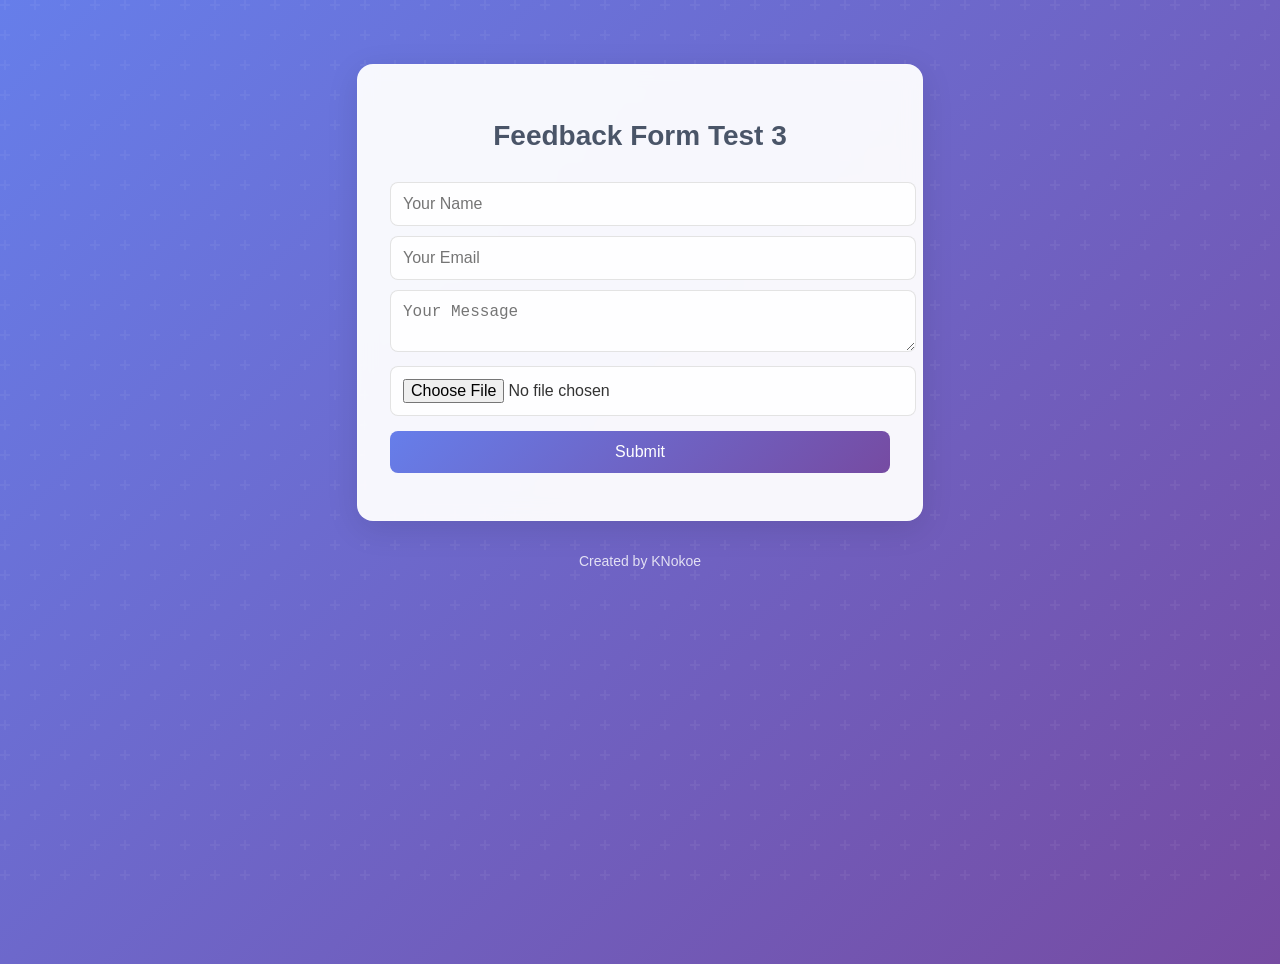
==== frontend/index.html @ 71cf6608 "folder frontend commit" ====
<!DOCTYPE html>
<html>
<head>
  <title>Submit Feedback</title>
  <style>
    body { 
      font-family: 'Roboto', sans-serif; 
      padding: 2rem; 
      min-height: 100vh;
      margin: 0;
      background: linear-gradient(135deg, #667eea 0%, #764ba2 100%);
      position: relative;
      color: #333;
    }
    body::before {
      content: '';
      position: fixed;
      top: 0;
      left: 0;
      width: 100%;
      height: 100%;
      background-image: url("data:image/svg+xml,%3Csvg width='60' height='60' viewBox='0 0 60 60' xmlns='http://www.w3.org/2000/svg'%3E%3Cg fill='none' fill-rule='evenodd'%3E%3Cg fill='%23ffffff' fill-opacity='0.05'%3E%3Cpath d='M36 34v-4h-2v4h-4v2h4v4h2v-4h4v-2h-4zm0-30V0h-2v4h-4v2h4v4h2V6h4V4h-4zM6 34v-4H4v4H0v2h4v4h2v-4h4v-2H6zM6 4V0H4v4H0v2h4v4h2V6h4V4H6z'/%3E%3C/g%3E%3C/g%3E%3C/svg%3E");
      pointer-events: none;
    }
    form { 
      background: rgba(255, 255, 255, 0.95); 
      max-width: 500px; 
      margin: 2rem auto; 
      padding: 2rem; 
      border-radius: 16px; 
      box-shadow: 0 8px 32px rgba(0, 0, 0, 0.1);
      backdrop-filter: blur(10px);
      border: 1px solid rgba(255, 255, 255, 0.2);
      position: relative;
      z-index: 1;
    }
    input, textarea { 
      width: 100%; 
      margin-top: 10px; 
      padding: 12px; 
      border: 1px solid rgba(221, 221, 221, 0.8); 
      border-radius: 8px; 
      font-size: 16px;
      background: rgba(255, 255, 255, 0.9);
      transition: all 0.3s ease;
    }
    input:focus, textarea:focus {
      outline: none;
      border-color: #667eea;
      box-shadow: 0 0 0 3px rgba(102, 126, 234, 0.1);
    }
    button { 
      background: linear-gradient(135deg, #667eea 0%, #764ba2 100%);
      color: white; 
      border: none; 
      padding: 12px 20px; 
      margin-top: 15px; 
      border-radius: 8px; 
      cursor: pointer; 
      font-size: 16px;
      transition: all 0.3s ease;
      width: 100%;
    }
    button:hover {
      transform: translateY(-2px);
      box-shadow: 0 5px 15px rgba(102, 126, 234, 0.4);
    }
    h2 {
      font-size: 28px;
      margin-bottom: 20px;
      color: #4a5568;
      text-align: center;
    }
    #responseMessage {
      margin-top: 15px;
      font-size: 14px;
      color: #e11d48;
      text-align: center;
    }
    footer {
      text-align: center;
      margin-top: 20px;
      font-size: 14px;
      color: rgba(255, 255, 255, 0.8);
      position: relative;
      z-index: 1;
    }
    .modal {
      display: none; 
      position: fixed; 
      z-index: 1; 
      left: 0;
      top: 0;
      width: 100%; 
      height: 100%; 
      overflow: auto; 
      background-color: rgb(0,0,0); 
      background-color: rgba(0,0,0,0.4); 
      padding-top: 60px;
    }
    .modal-content {
      background: rgba(255, 255, 255, 0.98);
      border-radius: 16px;
      box-shadow: 0 8px 32px rgba(0, 0, 0, 0.1);
      backdrop-filter: blur(10px);
      border: 1px solid rgba(255, 255, 255, 0.2);
    }
    .close {
      color: #aaa;
      float: right;
      font-size: 28px;
      font-weight: bold;
    }
    .close:hover,
    .close:focus {
      color: black;
      text-decoration: none;
      cursor: pointer;
    }
  </style>
</head>
<body>
  <form id="feedbackForm">
    <h2>Feedback Form Test 3</h2>
    <input type="text" id="name" placeholder="Your Name" required>
    <input type="email" id="email" placeholder="Your Email" required>
    <textarea id="message" placeholder="Your Message" required></textarea>
    <input type="file" id="file" accept="application/pdf">
    <button type="submit">Submit</button>
    <p id="responseMessage"></p>
  </form>

  <!-- The Modal -->
  <div id="myModal" class="modal">
    <div class="modal-content">
      <span class="close">&times;</span>
      <p id="modalMessage">Feedback submitted successfully!</p>
      <button id="modalOkayButton">Okay</button>
    </div>
  </div>

  <footer>
    <p>Created by KNokoe</p>
  </footer>

  <script>
    // REPLACE URL
    const FEEDBACK_API_URL = 'https://mpsx121rhf.execute-api.us-east-1.amazonaws.com/prod/submit';

    document.getElementById('feedbackForm').addEventListener('submit', async (e) => {
      e.preventDefault();
      const name = document.getElementById('name').value;
      const email = document.getElementById('email').value;
      const message = document.getElementById('message').value;
      const file = document.getElementById('file').files[0];

      let file_base64 = null;
      if (file) {
        const reader = new FileReader();
        reader.onload = async () => {
          file_base64 = reader.result.split(',')[1];
          await submitFeedback(name, email, message, file_base64);
        };
        reader.readAsDataURL(file);
      } else {
        await submitFeedback(name, email, message, null);
      }
    });

    async function submitFeedback(name, email, message, file_base64) {
      try {
        const res = await fetch(FEEDBACK_API_URL, {
          method: 'POST',
          headers: { 'Content-Type': 'application/json' },
          body: JSON.stringify({ name, email, message, file_base64 })
        });
        const data = await res.json();
        showModal(data.message || 'Feedback submitted successfully!');
      } catch (err) {
        showModal('Submission failed. Please try again later.');
      }
    }

    function showModal(message) {
      const modal = document.getElementById('myModal');
      const modalMessage = document.getElementById('modalMessage');
      const modalOkayButton = document.getElementById('modalOkayButton');

      modalMessage.innerText = message;
      modal.style.display = 'block';

      modalOkayButton.onclick = function() {
        modal.style.display = 'none';
        location.reload();
      }

      window.onclick = function(event) {
        if (event.target == modal) {
          modal.style.display = 'none';
          location.reload();
        }
      }
    }
  </script>
</body>
</html>
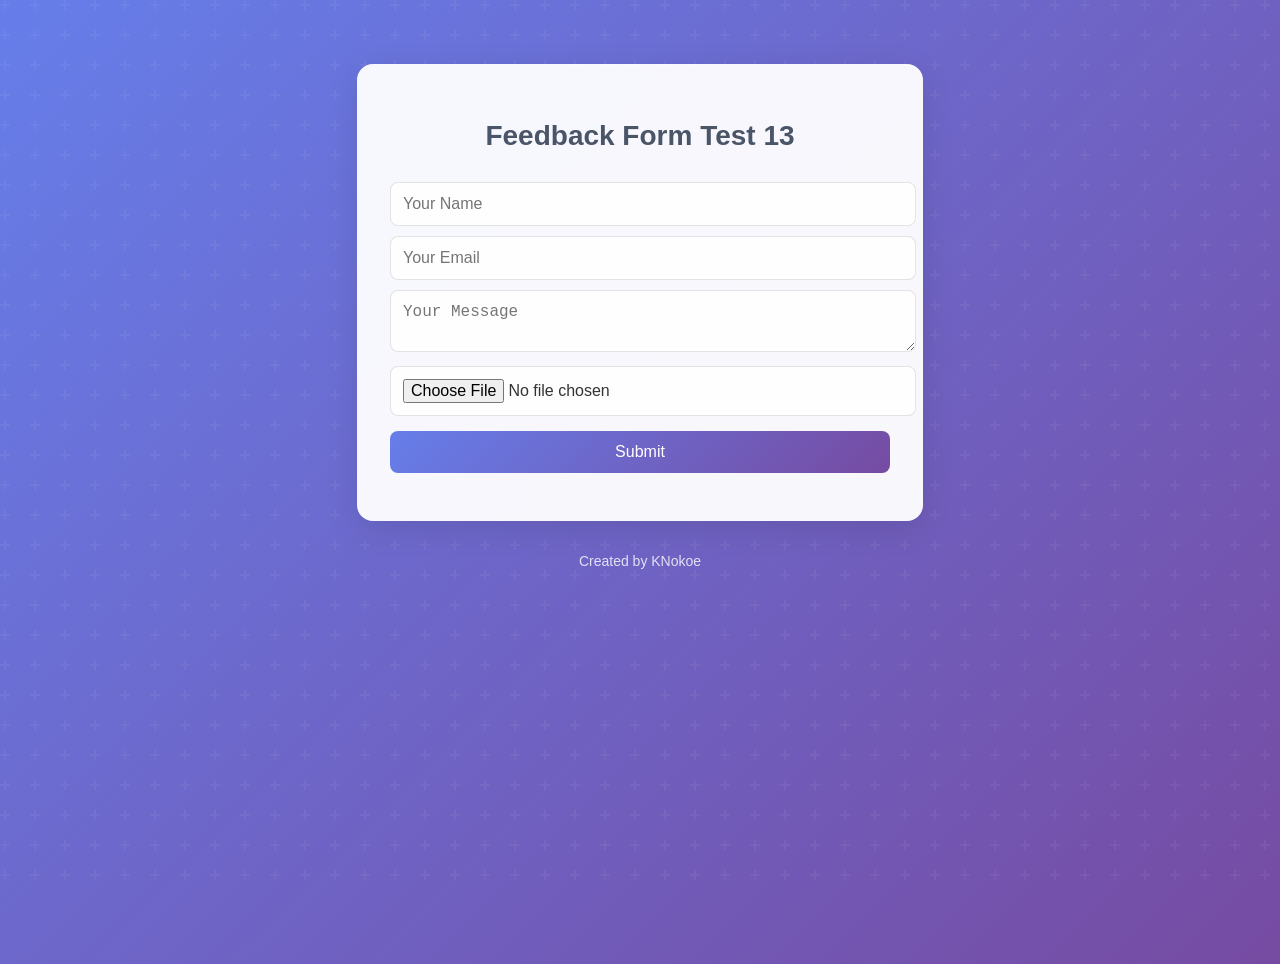
==== commit ebec68df: "folder frontend commit" ====
--- a/frontend/index.html
+++ b/frontend/index.html
@@ -121,7 +121,7 @@
 </head>
 <body>
   <form id="feedbackForm">
-    <h2>Feedback Form Test 3</h2>
+    <h2>Feedback Form Test 13</h2>
     <input type="text" id="name" placeholder="Your Name" required>
     <input type="email" id="email" placeholder="Your Email" required>
     <textarea id="message" placeholder="Your Message" required></textarea>
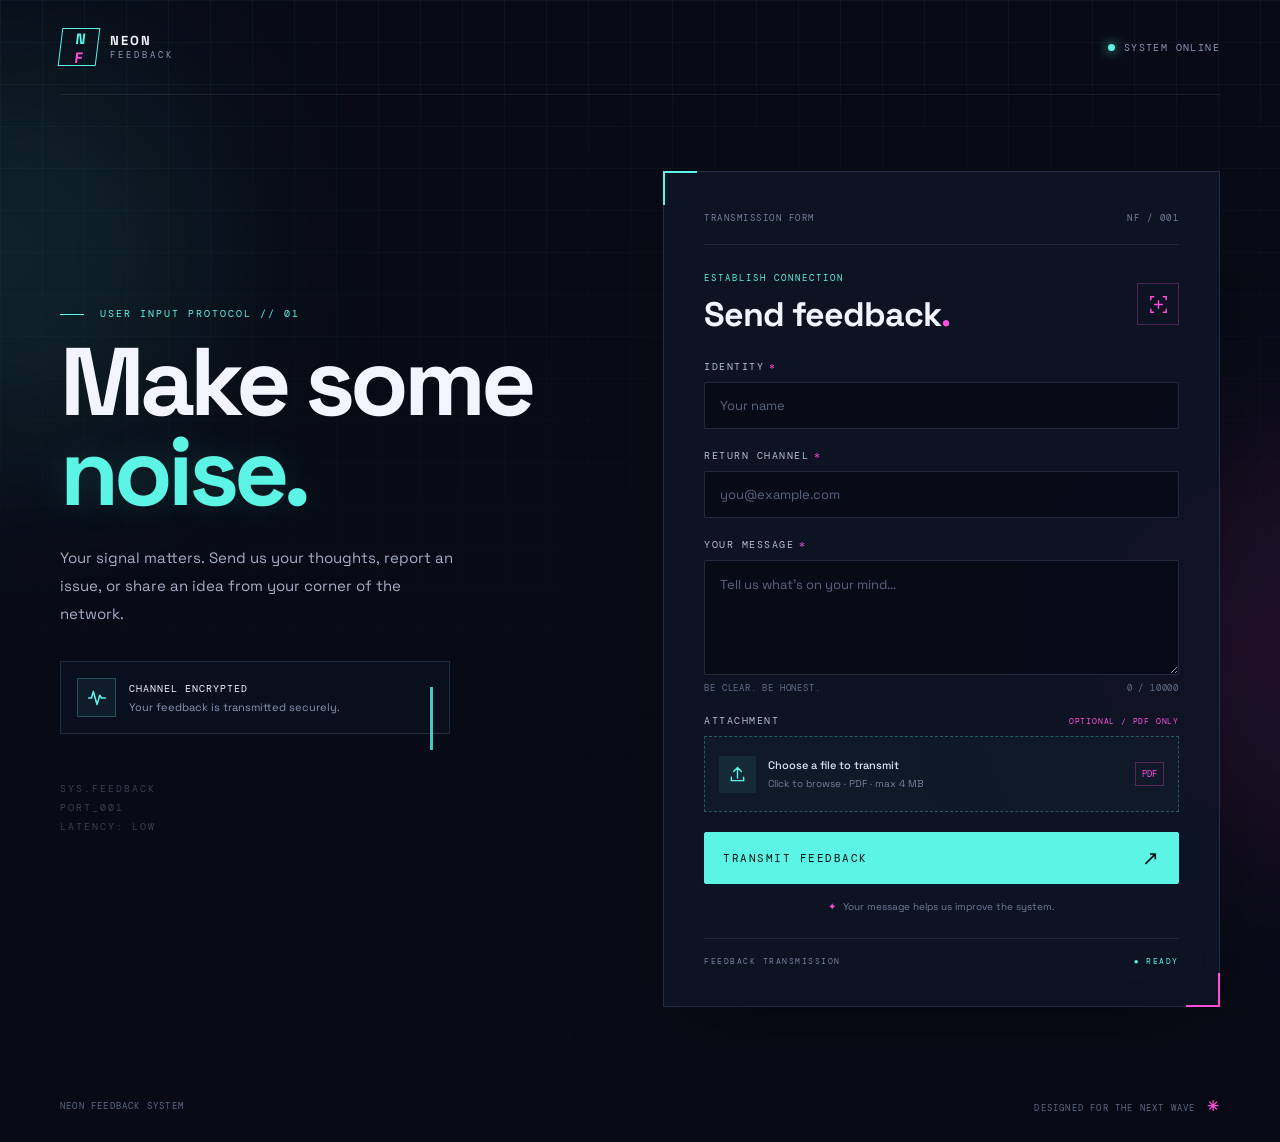
==== commit 3ee0981e: "index,script,style" ====
--- a/frontend/index.html
+++ b/frontend/index.html
@@ -1,206 +1,82 @@
 <!DOCTYPE html>
-<html>
+<html lang="en">
 <head>
-  <title>Submit Feedback</title>
-  <style>
-    body { 
-      font-family: 'Roboto', sans-serif; 
-      padding: 2rem; 
-      min-height: 100vh;
-      margin: 0;
-      background: linear-gradient(135deg, #667eea 0%, #764ba2 100%);
-      position: relative;
-      color: #333;
-    }
-    body::before {
-      content: '';
-      position: fixed;
-      top: 0;
-      left: 0;
-      width: 100%;
-      height: 100%;
-      background-image: url("data:image/svg+xml,%3Csvg width='60' height='60' viewBox='0 0 60 60' xmlns='http://www.w3.org/2000/svg'%3E%3Cg fill='none' fill-rule='evenodd'%3E%3Cg fill='%23ffffff' fill-opacity='0.05'%3E%3Cpath d='M36 34v-4h-2v4h-4v2h4v4h2v-4h4v-2h-4zm0-30V0h-2v4h-4v2h4v4h2V6h4V4h-4zM6 34v-4H4v4H0v2h4v4h2v-4h4v-2H6zM6 4V0H4v4H0v2h4v4h2V6h4V4H6z'/%3E%3C/g%3E%3C/g%3E%3C/svg%3E");
-      pointer-events: none;
-    }
-    form { 
-      background: rgba(255, 255, 255, 0.95); 
-      max-width: 500px; 
-      margin: 2rem auto; 
-      padding: 2rem; 
-      border-radius: 16px; 
-      box-shadow: 0 8px 32px rgba(0, 0, 0, 0.1);
-      backdrop-filter: blur(10px);
-      border: 1px solid rgba(255, 255, 255, 0.2);
-      position: relative;
-      z-index: 1;
-    }
-    input, textarea { 
-      width: 100%; 
-      margin-top: 10px; 
-      padding: 12px; 
-      border: 1px solid rgba(221, 221, 221, 0.8); 
-      border-radius: 8px; 
-      font-size: 16px;
-      background: rgba(255, 255, 255, 0.9);
-      transition: all 0.3s ease;
-    }
-    input:focus, textarea:focus {
-      outline: none;
-      border-color: #667eea;
-      box-shadow: 0 0 0 3px rgba(102, 126, 234, 0.1);
-    }
-    button { 
-      background: linear-gradient(135deg, #667eea 0%, #764ba2 100%);
-      color: white; 
-      border: none; 
-      padding: 12px 20px; 
-      margin-top: 15px; 
-      border-radius: 8px; 
-      cursor: pointer; 
-      font-size: 16px;
-      transition: all 0.3s ease;
-      width: 100%;
-    }
-    button:hover {
-      transform: translateY(-2px);
-      box-shadow: 0 5px 15px rgba(102, 126, 234, 0.4);
-    }
-    h2 {
-      font-size: 28px;
-      margin-bottom: 20px;
-      color: #4a5568;
-      text-align: center;
-    }
-    #responseMessage {
-      margin-top: 15px;
-      font-size: 14px;
-      color: #e11d48;
-      text-align: center;
-    }
-    footer {
-      text-align: center;
-      margin-top: 20px;
-      font-size: 14px;
-      color: rgba(255, 255, 255, 0.8);
-      position: relative;
-      z-index: 1;
-    }
-    .modal {
-      display: none; 
-      position: fixed; 
-      z-index: 1; 
-      left: 0;
-      top: 0;
-      width: 100%; 
-      height: 100%; 
-      overflow: auto; 
-      background-color: rgb(0,0,0); 
-      background-color: rgba(0,0,0,0.4); 
-      padding-top: 60px;
-    }
-    .modal-content {
-      background: rgba(255, 255, 255, 0.98);
-      border-radius: 16px;
-      box-shadow: 0 8px 32px rgba(0, 0, 0, 0.1);
-      backdrop-filter: blur(10px);
-      border: 1px solid rgba(255, 255, 255, 0.2);
-    }
-    .close {
-      color: #aaa;
-      float: right;
-      font-size: 28px;
-      font-weight: bold;
-    }
-    .close:hover,
-    .close:focus {
-      color: black;
-      text-decoration: none;
-      cursor: pointer;
-    }
-  </style>
+  <meta charset="UTF-8">
+  <meta name="viewport" content="width=device-width, initial-scale=1.0">
+  <meta name="theme-color" content="#080b16">
+  <title>Neon Feedback // Submit Transmission</title>
+  <link rel="stylesheet" href="./style.css">
+  <script src="./script.js" defer></script>
 </head>
 <body>
-  <form id="feedbackForm">
-    <h2>Feedback Form Test 13</h2>
-    <input type="text" id="name" placeholder="Your Name" required>
-    <input type="email" id="email" placeholder="Your Email" required>
-    <textarea id="message" placeholder="Your Message" required></textarea>
-    <input type="file" id="file" accept="application/pdf">
-    <button type="submit">Submit</button>
-    <p id="responseMessage"></p>
-  </form>
-
-  <!-- The Modal -->
-  <div id="myModal" class="modal">
-    <div class="modal-content">
-      <span class="close">&times;</span>
-      <p id="modalMessage">Feedback submitted successfully!</p>
-      <button id="modalOkayButton">Okay</button>
+  <div class="grid-overlay" aria-hidden="true"></div>
+  <div class="glow glow--cyan" aria-hidden="true"></div>
+  <div class="glow glow--pink" aria-hidden="true"></div>
+  <header class="topbar">
+    <a class="brand" href="#" aria-label="Neon Feedback home">
+      <span class="brand-mark">N<span>F</span></span>
+      <span class="brand-name">NEON<span>FEEDBACK</span></span>
+    </a>
+    <div class="system-status"><span class="status-dot"></span> SYSTEM ONLINE</div>
+  </header>
+  <main class="page-shell">
+    <section class="intro">
+      <p class="eyebrow"><span class="eyebrow-line"></span> USER INPUT PROTOCOL // 01</p>
+      <h1>Make some<br><span>noise.</span></h1>
+      <p class="intro-copy">Your signal matters. Send us your thoughts, report an issue, or share an idea from your corner of the network.</p>
+      <div class="signal-card">
+        <div class="signal-icon" aria-hidden="true"><svg viewBox="0 0 24 24" fill="none"><path d="M3 12h3l2-7 4 14 3-10 2 3h4" stroke="currentColor" stroke-width="1.7" stroke-linecap="round" stroke-linejoin="round"/></svg></div>
+        <div><strong>CHANNEL ENCRYPTED</strong><span>Your feedback is transmitted securely.</span></div>
+        <span class="signal-bars" aria-hidden="true"><i></i><i></i><i></i><i></i><i></i></span>
+      </div>
+      <div class="decor-code" aria-hidden="true">SYS.FEEDBACK<br>PORT_001<br>LATENCY: LOW</div>
+    </section>
+    <section class="form-panel" aria-labelledby="formTitle">
+      <div class="panel-topline"><span>TRANSMISSION FORM</span><span>NF / 001</span></div>
+      <div class="panel-heading">
+        <div><p class="eyebrow">ESTABLISH CONNECTION</p><h2 id="formTitle">Send feedback<span class="accent">.</span></h2></div>
+        <div class="corner-icon" aria-hidden="true"><svg viewBox="0 0 24 24" fill="none"><path d="M4 7V4h3M17 4h3v3M20 17v3h-3M7 20H4v-3M8 12h8M12 8v8" stroke="currentColor" stroke-width="1.5" stroke-linecap="round"/></svg></div>
+      </div>
+      <form id="feedbackForm">
+        <div class="field">
+          <label for="name">IDENTITY <span>*</span></label>
+          <input type="text" id="name" name="name" placeholder="Your name" autocomplete="name" maxlength="200" required>
+        </div>
+        <div class="field">
+          <label for="email">RETURN CHANNEL <span>*</span></label>
+          <input type="email" id="email" name="email" placeholder="you@example.com" autocomplete="email" maxlength="254" required>
+        </div>
+        <div class="field">
+          <label for="message">YOUR MESSAGE <span>*</span></label>
+          <textarea id="message" name="message" placeholder="Tell us what's on your mind..." rows="4" maxlength="10000" required></textarea>
+          <div class="field-foot"><span>BE CLEAR. BE HONEST.</span><span id="messageCount">0 / 10000</span></div>
+        </div>
+        <div class="field">
+          <label for="file">ATTACHMENT <span class="optional">OPTIONAL / PDF ONLY</span></label>
+          <label class="upload-zone" for="file">
+            <span class="upload-icon" aria-hidden="true"><svg viewBox="0 0 24 24" fill="none"><path d="M12 16V4m0 0L7.5 8.5M12 4l4.5 4.5M5 15v4h14v-4" stroke="currentColor" stroke-width="1.6" stroke-linecap="round" stroke-linejoin="round"/></svg></span>
+            <span class="upload-copy"><strong id="fileName">Choose a file to transmit</strong><span>Click to browse · PDF · max 4 MB</span></span>
+            <span class="upload-badge">PDF</span>
+          </label>
+          <input class="visually-hidden" type="file" id="file" name="file" accept="application/pdf,.pdf">
+        </div>
+        <button class="submit-button" type="submit"><span class="button-label">TRANSMIT FEEDBACK</span><span class="button-arrow" aria-hidden="true">↗</span></button>
+        <p class="form-note"><span aria-hidden="true">✦</span> Your message helps us improve the system.</p>
+        <p id="responseMessage" class="response-message" role="status" aria-live="polite"></p>
+      </form>
+      <div class="panel-bottomline"><span>FEEDBACK TRANSMISSION</span><span>● READY</span></div>
+    </section>
+  </main>
+  <footer class="footer"><span>NEON FEEDBACK SYSTEM</span><span>DESIGNED FOR THE NEXT WAVE <b>✳</b></span></footer>
+  <div id="myModal" class="modal" role="dialog" aria-modal="true" aria-labelledby="modalTitle" aria-describedby="modalMessage">
+    <div class="modal-card">
+      <div class="modal-symbol" aria-hidden="true">✓</div>
+      <p class="eyebrow">TRANSMISSION STATUS</p>
+      <h2 id="modalTitle">Signal received<span class="accent">.</span></h2>
+      <p id="modalMessage">Feedback submitted successfully.</p>
+      <button id="modalOkayButton" class="submit-button modal-button" type="button"><span class="button-label">ACKNOWLEDGE</span><span class="button-arrow" aria-hidden="true">↗</span></button>
+      <button class="close-modal" type="button" aria-label="Close dialog">&times;</button>
     </div>
   </div>
-
-  <footer>
-    <p>Created by KNokoe</p>
-  </footer>
-
-  <script>
-    // REPLACE URL
-    const FEEDBACK_API_URL = 'https://mpsx121rhf.execute-api.us-east-1.amazonaws.com/prod/submit';
-
-    document.getElementById('feedbackForm').addEventListener('submit', async (e) => {
-      e.preventDefault();
-      const name = document.getElementById('name').value;
-      const email = document.getElementById('email').value;
-      const message = document.getElementById('message').value;
-      const file = document.getElementById('file').files[0];
-
-      let file_base64 = null;
-      if (file) {
-        const reader = new FileReader();
-        reader.onload = async () => {
-          file_base64 = reader.result.split(',')[1];
-          await submitFeedback(name, email, message, file_base64);
-        };
-        reader.readAsDataURL(file);
-      } else {
-        await submitFeedback(name, email, message, null);
-      }
-    });
-
-    async function submitFeedback(name, email, message, file_base64) {
-      try {
-        const res = await fetch(FEEDBACK_API_URL, {
-          method: 'POST',
-          headers: { 'Content-Type': 'application/json' },
-          body: JSON.stringify({ name, email, message, file_base64 })
-        });
-        const data = await res.json();
-        showModal(data.message || 'Feedback submitted successfully!');
-      } catch (err) {
-        showModal('Submission failed. Please try again later.');
-      }
-    }
-
-    function showModal(message) {
-      const modal = document.getElementById('myModal');
-      const modalMessage = document.getElementById('modalMessage');
-      const modalOkayButton = document.getElementById('modalOkayButton');
-
-      modalMessage.innerText = message;
-      modal.style.display = 'block';
-
-      modalOkayButton.onclick = function() {
-        modal.style.display = 'none';
-        location.reload();
-      }
-
-      window.onclick = function(event) {
-        if (event.target == modal) {
-          modal.style.display = 'none';
-          location.reload();
-        }
-      }
-    }
-  </script>
 </body>
 </html>
--- a/frontend/style.css
+++ b/frontend/style.css
@@ -0,0 +1,763 @@
+@import url('https://fonts.googleapis.com/css2?family=DM+Mono:wght@400;500&family=Space+Grotesk:wght@400;500;600;700&display=swap');
+
+:root {
+	color-scheme: dark;
+	--bg: #080b16;
+	--panel: rgba(15,20,37,.9);
+	--border: rgba(112,133,177,.24);
+	--text: #f2f5ff;
+	--muted: #8c97b3;
+	--cyan: #5cf4e5;
+	--pink: #ff4fd8;
+	--danger: #ff6b8a;
+	--mono: "DM Mono",monospace;
+	--sans: "Space Grotesk",sans-serif;
+}
+
+* {
+	box-sizing: border-box;
+}
+
+html {
+	min-width: 320px;
+	scroll-behavior: smooth;
+}
+
+body {
+	min-height: 100vh;
+	margin: 0;
+	overflow-x: hidden;
+	background: var(--bg);
+	color: var(--text);
+	font-family: var(--sans);
+	position: relative;
+}
+
+button,
+input,
+textarea {
+	font: inherit;
+}
+
+button,
+a,
+input,
+textarea {
+	-webkit-tap-highlight-color: transparent;
+}
+
+.grid-overlay {
+	position: fixed;
+	inset: 0;
+	z-index: -2;
+	pointer-events: none;
+	background-image: linear-gradient(rgba(95,244,229,.045) 1px,transparent 1px),linear-gradient(90deg,rgba(95,244,229,.045) 1px,transparent 1px);
+	background-size: 42px 42px;
+	mask-image: linear-gradient(to bottom,black,transparent 88%);
+}
+
+.glow {
+	position: fixed;
+	z-index: -1;
+	width: 360px;
+	height: 360px;
+	border-radius: 50%;
+	filter: blur(120px);
+	opacity: .14;
+	pointer-events: none;
+}
+
+.glow--cyan {
+	top: 8%;
+	left: -180px;
+	background: var(--cyan);
+}
+
+.glow--pink {
+	right: -180px;
+	bottom: 8%;
+	background: var(--pink);
+}
+
+.topbar,
+.footer {
+	width: min(1160px,calc(100% - 48px));
+	margin-inline: auto;
+	display: flex;
+	align-items: center;
+	justify-content: space-between;
+}
+
+.topbar {
+	padding: 28px 0;
+	border-bottom: 1px solid rgba(140,151,179,.14);
+}
+
+.brand {
+	display: inline-flex;
+	align-items: center;
+	gap: 12px;
+	color: var(--text);
+	text-decoration: none;
+}
+
+.brand-mark {
+	display: grid;
+	place-items: center;
+	width: 38px;
+	height: 38px;
+	border: 1px solid var(--cyan);
+	color: var(--cyan);
+	font-weight: 700;
+	font-size: 15px;
+	letter-spacing: -2px;
+	transform: skew(-7deg);
+}
+
+.brand-mark span {
+	color: var(--pink);
+}
+
+.brand-name {
+	display: flex;
+	flex-direction: column;
+	font-weight: 700;
+	font-size: 13px;
+	letter-spacing: 2px;
+	line-height: 1.25;
+}
+
+.brand-name span {
+	color: var(--muted);
+	font: 400 9px var(--mono);
+	letter-spacing: 3px;
+}
+
+.system-status {
+	color: var(--muted);
+	font: 10px var(--mono);
+	letter-spacing: 1.4px;
+	display: flex;
+	align-items: center;
+	gap: 9px;
+}
+
+.status-dot {
+	width: 7px;
+	height: 7px;
+	background: var(--cyan);
+	border-radius: 50%;
+	box-shadow: 0 0 12px var(--cyan);
+	animation: pulse 1.8s infinite;
+}
+
+.page-shell {
+	width: min(1160px,calc(100% - 48px));
+	margin: 0 auto;
+	padding: 76px 0 90px;
+	display: grid;
+	grid-template-columns: minmax(0,.9fr) minmax(420px,1fr);
+	gap: clamp(48px,8vw,112px);
+	align-items: center;
+}
+
+.intro {
+	position: relative;
+	padding-bottom: 35px;
+}
+
+.eyebrow {
+	color: var(--cyan);
+	font: 10px var(--mono);
+	letter-spacing: 2px;
+	margin: 0 0 17px;
+}
+
+.eyebrow-line {
+	display: inline-block;
+	width: 24px;
+	height: 1px;
+	background: var(--cyan);
+	vertical-align: middle;
+	margin-right: 8px;
+}
+
+h1 {
+	margin: 0;
+	font-size: clamp(58px,7.5vw,98px);
+	line-height: .94;
+	letter-spacing: -5px;
+	font-weight: 700;
+}
+
+h1 span {
+	color: var(--cyan);
+	text-shadow: 0 0 36px rgba(92,244,229,.15);
+}
+
+.intro-copy {
+	max-width: 400px;
+	margin: 27px 0 34px;
+	color: #a5aec5;
+	font-size: 15px;
+	line-height: 1.85;
+}
+
+.signal-card {
+	display: flex;
+	align-items: center;
+	gap: 13px;
+	max-width: 390px;
+	border: 1px solid var(--border);
+	padding: 16px;
+	background: rgba(15,20,37,.52);
+}
+
+.signal-icon {
+	width: 39px;
+	height: 39px;
+	display: grid;
+	place-items: center;
+	color: var(--cyan);
+	border: 1px solid rgba(92,244,229,.25);
+	background: rgba(92,244,229,.06);
+	flex: 0 0 auto;
+}
+
+.signal-icon svg {
+	width: 22px;
+}
+
+.signal-card strong,
+.signal-card span {
+	display: block;
+}
+
+.signal-card strong {
+	font: 10px var(--mono);
+	letter-spacing: 1px;
+	margin-bottom: 5px;
+}
+
+.signal-card div:nth-child(2) span {
+	color: var(--muted);
+	font-size: 11px;
+}
+
+.signal-bars {
+	margin-left: auto;
+	display: flex;
+	align-items: end;
+	gap: 3px;
+	height: 22px;
+}
+
+.signal-bars i {
+	display: block;
+	width: 3px;
+	background: var(--cyan);
+	opacity: .8;
+}
+
+.signal-bars i:nth-child(1),
+.signal-bars i:nth-child(5) {
+	height: 7px;
+}
+
+.signal-bars i:nth-child(2),
+.signal-bars i:nth-child(4) {
+	height: 14px;
+}
+
+.signal-bars i:nth-child(3) {
+	height: 21px;
+}
+
+.decor-code {
+	margin-top: 45px;
+	color: rgba(140,151,179,.38);
+	font: 10px/1.9 var(--mono);
+	letter-spacing: 2px;
+}
+
+.form-panel {
+	position: relative;
+	background: var(--panel);
+	border: 1px solid var(--border);
+	padding: clamp(24px,4vw,40px);
+	box-shadow: 0 24px 90px rgba(0,0,0,.28);
+	backdrop-filter: blur(18px);
+}
+
+.form-panel:before,
+.form-panel:after {
+	content: "";
+	position: absolute;
+	width: 32px;
+	height: 32px;
+	pointer-events: none;
+}
+
+.form-panel:before {
+	top: -1px;
+	left: -1px;
+	border-top: 2px solid var(--cyan);
+	border-left: 2px solid var(--cyan);
+}
+
+.form-panel:after {
+	right: -1px;
+	bottom: -1px;
+	border-right: 2px solid var(--pink);
+	border-bottom: 2px solid var(--pink);
+}
+
+.panel-topline,
+.panel-bottomline {
+	display: flex;
+	justify-content: space-between;
+	gap: 12px;
+	color: #77829e;
+	font: 9px var(--mono);
+	letter-spacing: 1.5px;
+}
+
+.panel-topline {
+	padding-bottom: 20px;
+	border-bottom: 1px solid rgba(140,151,179,.15);
+}
+
+.panel-heading {
+	display: flex;
+	justify-content: space-between;
+	align-items: center;
+	padding: 27px 0 24px;
+}
+
+.panel-heading .eyebrow {
+	font-size: 9px;
+	margin-bottom: 9px;
+}
+
+h2 {
+	margin: 0;
+	font-size: clamp(25px,3vw,34px);
+	letter-spacing: -1px;
+}
+
+.accent {
+	color: var(--pink);
+}
+
+.corner-icon {
+	color: var(--pink);
+	width: 42px;
+	height: 42px;
+	display: grid;
+	place-items: center;
+	border: 1px solid rgba(255,79,216,.28);
+}
+
+.corner-icon svg {
+	width: 23px;
+}
+
+.field {
+	margin-bottom: 20px;
+}
+
+.field > label:first-child {
+	display: flex;
+	align-items: center;
+	gap: 5px;
+	color: #b4bed5;
+	font: 10px var(--mono);
+	letter-spacing: 1.5px;
+	margin-bottom: 9px;
+}
+
+.field > label:first-child > span:first-child {
+	color: var(--pink);
+}
+
+.optional {
+	margin-left: auto;
+	color: #65718e;
+	font-size: 8px;
+	letter-spacing: .8px;
+}
+
+input[type=text],
+input[type=email],
+textarea {
+	display: block;
+	width: 100%;
+	color: var(--text);
+	background: rgba(5,8,18,.64);
+	border: 1px solid rgba(121,139,178,.24);
+	border-radius: 2px;
+	padding: 14px 15px;
+	outline: none;
+	transition: border-color .2s,box-shadow .2s;
+	font-size: 13px;
+}
+
+input::placeholder,
+textarea::placeholder {
+	color: #596580;
+}
+
+input[type=text]:focus,
+input[type=email]:focus,
+textarea:focus {
+	border-color: var(--cyan);
+	box-shadow: 0 0 0 3px rgba(92,244,229,.08);
+}
+
+textarea {
+	resize: vertical;
+	min-height: 115px;
+	line-height: 1.6;
+}
+
+.field-foot {
+	display: flex;
+	justify-content: space-between;
+	margin-top: 7px;
+	color: #626e8a;
+	font: 9px var(--mono);
+	letter-spacing: .8px;
+}
+
+.upload-zone {
+	display: flex;
+	align-items: center;
+	gap: 12px;
+	min-height: 76px;
+	padding: 14px;
+	border: 1px dashed rgba(92,244,229,.3);
+	background: rgba(92,244,229,.025);
+	cursor: pointer;
+	transition: background .2s,border-color .2s;
+}
+
+.upload-zone:hover {
+	border-color: var(--cyan);
+	background: rgba(92,244,229,.07);
+}
+
+.upload-icon {
+	display: grid;
+	place-items: center;
+	width: 37px;
+	height: 37px;
+	flex: 0 0 auto;
+	color: var(--cyan);
+	background: rgba(92,244,229,.08);
+}
+
+.upload-icon svg {
+	width: 21px;
+}
+
+.upload-copy {
+	min-width: 0;
+	display: flex;
+	flex-direction: column;
+	gap: 5px;
+}
+
+.upload-copy strong {
+	overflow-wrap: anywhere;
+	color: #dce3f6;
+	font-size: 11px;
+	font-weight: 500;
+}
+
+.upload-copy span {
+	color: #75809b;
+	font-size: 10px;
+}
+
+.upload-badge {
+	margin-left: auto;
+	border: 1px solid rgba(255,79,216,.3);
+	color: var(--pink);
+	padding: 5px 6px;
+	font: 9px var(--mono);
+}
+
+.visually-hidden {
+	position: absolute;
+	width: 1px;
+	height: 1px;
+	padding: 0;
+	margin: -1px;
+	overflow: hidden;
+	clip: rect(0,0,0,0);
+	white-space: nowrap;
+	border: 0;
+}
+
+.visually-hidden:focus-visible + .upload-zone {
+	outline: 2px solid var(--cyan);
+	outline-offset: 3px;
+}
+
+.submit-button {
+	width: 100%;
+	min-height: 52px;
+	display: flex;
+	align-items: center;
+	justify-content: space-between;
+	gap: 15px;
+	padding: 0 18px;
+	border: 1px solid var(--cyan);
+	border-radius: 2px;
+	color: #061112;
+	background: var(--cyan);
+	cursor: pointer;
+	font: 11px var(--mono);
+	letter-spacing: 1.5px;
+	transition: transform .2s,box-shadow .2s,background .2s;
+}
+
+.submit-button:hover:not(:disabled) {
+	transform: translateY(-2px);
+	box-shadow: 0 8px 28px rgba(92,244,229,.18);
+	background: #8bfff3;
+}
+
+.submit-button:focus-visible,
+.close-modal:focus-visible {
+	outline: 2px solid var(--pink);
+	outline-offset: 4px;
+}
+
+.submit-button:disabled {
+	cursor: wait;
+	opacity: .7;
+	transform: none;
+}
+
+.button-arrow {
+	font-size: 20px;
+	line-height: 1;
+}
+
+.form-note {
+	display: flex;
+	justify-content: center;
+	gap: 7px;
+	color: #717c98;
+	font-size: 10px;
+	margin: 16px 0 0;
+}
+
+.form-note span {
+	color: var(--pink);
+}
+
+.response-message {
+	min-height: 0;
+	margin: 0;
+	color: var(--danger);
+	font-size: 12px;
+	text-align: center;
+}
+
+.response-message:not(:empty) {
+	margin-top: 12px;
+}
+
+.panel-bottomline {
+	margin-top: 25px;
+	padding-top: 17px;
+	border-top: 1px solid rgba(140,151,179,.15);
+	font-size: 8px;
+}
+
+.panel-bottomline span:last-child {
+	color: var(--cyan);
+}
+
+.footer {
+	padding: 0 0 27px;
+	color: #5e6984;
+	font: 9px var(--mono);
+	letter-spacing: 1.2px;
+}
+
+.footer b {
+	color: var(--pink);
+	font-size: 14px;
+	margin-left: 5px;
+}
+
+.modal {
+	display: none;
+	position: fixed;
+	inset: 0;
+	z-index: 10;
+	align-items: center;
+	justify-content: center;
+	padding: 24px;
+	background: rgba(2,4,12,.78);
+	backdrop-filter: blur(10px);
+}
+
+.modal.is-open {
+	display: flex;
+}
+
+.modal-card {
+	position: relative;
+	width: min(100%,430px);
+	padding: 36px;
+	border: 1px solid rgba(92,244,229,.32);
+	background: #101628;
+	box-shadow: 0 20px 90px rgba(0,0,0,.5);
+	text-align: center;
+}
+
+.modal-symbol {
+	display: grid;
+	place-items: center;
+	width: 52px;
+	height: 52px;
+	margin: 0 auto 20px;
+	border: 1px solid var(--cyan);
+	color: var(--cyan);
+	font-size: 24px;
+}
+
+.modal-card .eyebrow {
+	margin-bottom: 10px;
+}
+
+.modal-card h2 {
+	margin-bottom: 12px;
+}
+
+.modal-card > p:not(.eyebrow) {
+	color: #a5aec5;
+	font-size: 13px;
+	line-height: 1.7;
+	margin: 0 0 24px;
+	overflow-wrap: anywhere;
+}
+
+.modal-button {
+	margin-top: 20px;
+}
+
+.close-modal {
+	position: absolute;
+	top: 8px;
+	right: 12px;
+	padding: 3px 7px;
+	border: 0;
+	color: #8893ad;
+	background: transparent;
+	font-size: 26px;
+	cursor: pointer;
+}
+
+@keyframes pulse {
+	50% {
+		opacity: .45;
+		box-shadow: 0 0 3px var(--cyan);
+	}
+}
+
+@media (max-width: 900px) {
+	.page-shell {
+		grid-template-columns: 1fr;
+		gap: 42px;
+		max-width: 650px;
+		padding-top: 56px;
+	}
+
+	.intro {
+		padding-bottom: 0;
+	}
+
+	h1 {
+		font-size: clamp(62px,12vw,88px);
+	}
+
+	.decor-code {
+		display: none;
+	}
+}
+
+@media (max-width: 520px) {
+	.topbar,
+	.footer,
+	.page-shell {
+		width: min(calc(100% - 32px),650px);
+	}
+
+	.topbar {
+		padding: 20px 0;
+	}
+
+	.system-status {
+		font-size: 8px;
+		letter-spacing: .8px;
+	}
+
+	.brand-name {
+		font-size: 11px;
+	}
+
+	.page-shell {
+		padding: 42px 0 60px;
+	}
+
+	h1 {
+		font-size: 64px;
+		letter-spacing: -3.5px;
+	}
+
+	.intro-copy {
+		font-size: 14px;
+	}
+
+	.form-panel {
+		padding: 23px 18px;
+	}
+
+	.panel-heading {
+		padding: 24px 0 20px;
+	}
+
+	.optional {
+		max-width: 115px;
+		text-align: right;
+		line-height: 1.5;
+	}
+
+	.footer {
+		align-items: flex-start;
+		gap: 14px;
+		flex-direction: column;
+		padding-bottom: 22px;
+	}
+
+	.modal-card {
+		padding: 32px 22px 25px;
+	}
+}
+
+@media (prefers-reduced-motion: reduce) {
+	*,
+	*:before,
+	*:after {
+		scroll-behavior: auto !important;
+		animation-duration: .01ms !important;
+		animation-iteration-count: 1 !important;
+		transition-duration: .01ms !important;
+	}
+}
+
